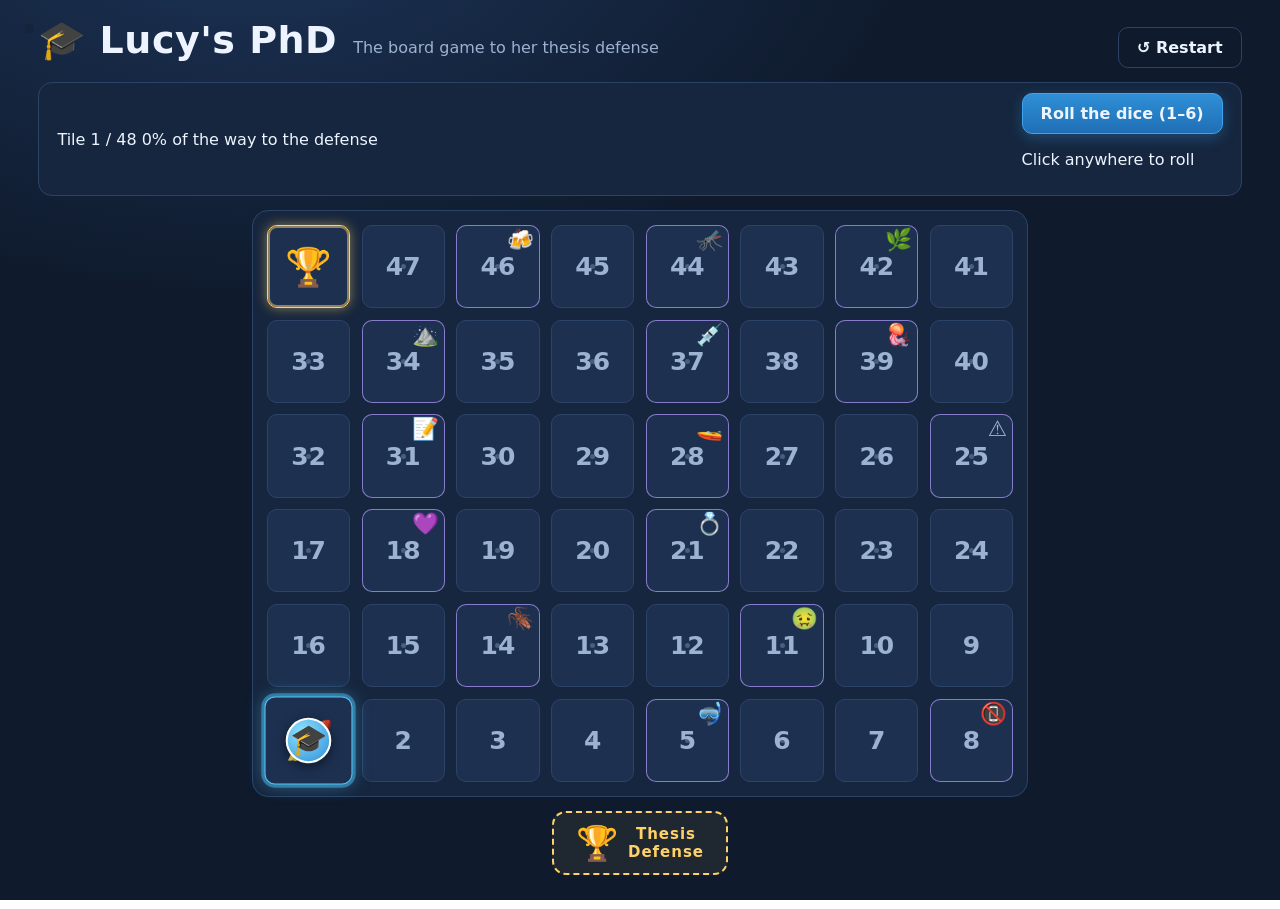
==== main.html @ e07e1457 "V0" ====
<!DOCTYPE html>
<html lang="en">
<head>
  <meta charset="UTF-8" />
  <meta name="viewport" content="width=device-width, initial-scale=1.0" />
  <title>Lucy's PhD — The Defense Board Game</title>
  <meta name="description" content="A board game celebrating Lucy's PhD defense: roll the dice, survive 15 real events from her PhD, and reach the thesis defense." />
  <!--
    Lucy's PhD game — proof of concept.
    Tech stack: pure HTML + CSS + vanilla JavaScript. No external libraries or
    frameworks are used, so the game works fully offline (important for a
    presentation venue) with zero build step.

    Files:
      - main.html         page structure (board, dice, modal, overlays)
      - assets/script.js  all game logic (state, dice roll animation,
                          movement, deterministic event schedule, win/lose)
      - assets/style.css  layout, tiles, animations (dice, movement, modal)
  -->
  <link rel="stylesheet" href="assets/style.css" />
</head>
<body>
  <header class="topbar">
    <h1>🎓 Lucy's PhD</h1>
    <p class="tagline">The board game to her thesis defense</p>
    <button id="restartBtn" class="btn ghost" title="Restart the game from tile 1">↺ Restart</button>
  </header>

  <section class="statusbar">
    <div class="status">
      <span id="tileLabel" class="tile-label">Tile 1 / 48</span>
      <span id="progressLabel" class="progress-label">0% of the way to the defense</span>
    </div>
    <div class="dice-zone" aria-live="polite">
      <div id="dice" class="dice face-1" role="img" aria-label="Dice showing 1">
        <span class="pip tl"></span><span class="pip tr"></span><span class="pip c"></span>
        <span class="pip ml"></span><span class="pip mr"></span><span class="pip bl"></span><span class="pip br"></span>
      </div>
      <div class="dice-side">
        <button id="rollBtn" class="btn primary">Roll the dice (1–6)</button>
        <p class="hint">Click anywhere to roll</p>
      </div>
    </div>
  </section>

  <main class="board-wrap">
    <ol id="board" class="board" aria-label="Game board with 48 tiles"></ol>
    <div class="goal" aria-hidden="true">
      <span class="goal-emoji">🏆</span>
      <span class="goal-text">Thesis<br />Defense</span>
    </div>
  </main>

  <!-- Event modal -->
  <div id="modal" class="overlay" hidden>
    <div class="modal" role="dialog" aria-modal="true" aria-labelledby="modalTitle">
      <div id="modalBadge" class="modal-badge"></div>
      <h2 id="modalTitle"></h2>
      <p id="modalText"></p>
      <p id="modalEffect" class="modal-effect"></p>
      <button id="modalBtn" class="btn primary">Continue</button>
    </div>
  </div>

  <!-- Win overlay -->
  <div id="winOverlay" class="overlay win" hidden>
    <div class="win-card">
      <div class="confetti" aria-hidden="true"></div>
      <h2>🎉 Congratulations, Lucy! 🎉</h2>
      <p class="win-sub">She did it — the thesis is defended and the PhD is complete.</p>
      <p id="winStats" class="win-stats"></p>
      <button id="winBtn" class="btn primary">Play again</button>
    </div>
  </div>

  <!-- Lose overlay -->
  <div id="loseOverlay" class="overlay lose" hidden>
    <div class="lose-card">
      <h2>😵 Lucy is out of the game…</h2>
      <p class="lose-sub" id="loseSub"></p>
      <p class="lose-note">But Lucy is tougher than any fieldwork. Take her back to tile 1 and try again!</p>
      <button id="loseBtn" class="btn primary">Back to tile 1</button>
    </div>
  </div>

  <script src="assets/script.js"></script>
</body>
</html>
---- assets/style.css ----
/* ============================================================
   Lucy's PhD game — styles
   Pure CSS, no libraries. Layout: a serpentine (boustrophedon)
   grid of 8 columns x 6 rows forming a single linear path of
   48 tiles, with a goal flag at the end of the path.
   ============================================================ */

:root {
  --bg: #0f1b2d;
  --bg-soft: #16263e;
  --card: #1d3050;
  --card-edge: #2c4368;
  --ink: #eef4ff;
  --ink-dim: #9db1d1;
  --accent: #4fc3f7;
  --good: #43c97b;
  --bad: #ff6b6b;
  --neutral: #ffd166;
  --roll: #b39dff;
  --gold: #ffd166;
  --tile-size: clamp(54px, 6.5vw, 84px);
  --tile-gap: clamp(6px, 0.9vw, 12px);
}

* { box-sizing: border-box; }

html, body {
  margin: 0;
  min-height: 100vh;
}

body {
  font-family: "Segoe UI", system-ui, -apple-system, "Helvetica Neue", Arial, sans-serif;
  background: radial-gradient(1200px 700px at 20% -10%, #1c3357 0%, var(--bg) 55%) fixed;
  color: var(--ink);
  display: flex;
  flex-direction: column;
  gap: 14px;
  padding: 18px clamp(12px, 3vw, 40px) 30px;
  user-select: none;
}

/* ---------- top bar ---------- */
.topbar {
  display: flex;
  align-items: baseline;
  gap: 16px;
  flex-wrap: wrap;
}
.topbar h1 {
  margin: 0;
  font-size: clamp(24px, 3.4vw, 38px);
  letter-spacing: 0.5px;
}
.tagline {
  margin: 0;
  color: var(--ink-dim);
  font-size: clamp(13px, 1.4vw, 16px);
  flex: 1;
}

.btn {
  font: inherit;
  font-weight: 600;
  color: var(--ink);
  background: var(--card);
  border: 1px solid var(--card-edge);
  border-radius: 10px;
  padding: 10px 18px;
  cursor: pointer;
  transition: transform 0.08s ease, background 0.15s ease, box-shadow 0.15s ease;
}
.btn:hover { background: #24395e; transform: translateY(-1px); }
.btn:active { transform: translateY(0) scale(0.98); }
.btn.primary {
  background: linear-gradient(180deg, #2f8fd6, #1f6fb5);
  border-color: #3fa3ef;
  box-shadow: 0 4px 14px rgba(47, 143, 214, 0.35);
}
.btn.primary:hover { background: linear-gradient(180deg, #3ba0e8, #2479c4); }
.btn.ghost { background: transparent; }
.btn.ghost:hover { background: rgba(255, 255, 255, 0.06); }

/* ---------- status bar + dice ---------- */
.statusbar {
  display: flex;
  align-items: center;
  justify-content: space-between;
  gap: 18px;
  flex-wrap: wrap;
  background: var(--bg-soft);
  border: 1px solid var(--card-edge);
  border-radius: 14px;
  padding: 10px 18px;
}

/* Standard die pip positions on a 58px square:
   tl tr  |  ml mr  |  bl br  +  c (center)
   1 = c;  2 = tr, bl;  3 = tr, c, bl;
   4 = tl, tr, bl, br;  5 = 4 + c;  6 = tl, tr, ml, mr, bl, br */
.pip {
  position: absolute;
  width: 10px;
  height: 10px;
  border-radius: 50%;
  background: #16233c;
  opacity: 0;
  transition: opacity 0.04s linear;
}
.pip.tl { top: 8px;  left: 8px; }
.pip.tr { top: 8px;  left: 40px; }
.pip.c  { top: 24px; left: 24px; }
.pip.ml { top: 24px; left: 8px; }
.pip.mr { top: 24px; left: 40px; }
.pip.bl { top: 40px; left: 8px; }
.pip.br { top: 40px; left: 40px; }

.dice.face-1 .c,
.dice.face-2 .tr, .dice.face-2 .bl,
.dice.face-3 .tr, .dice.face-3 .c, .dice.face-3 .bl,
.dice.face-4 .tl, .dice.face-4 .tr, .dice.face-4 .bl, .dice.face-4 .br,
.dice.face-5 .tl, .dice.face-5 .tr, .dice.face-5 .bl, .dice.face-5 .br, .dice.face-5 .c,
.dice.face-6 .tl, .dice.face-6 .tr, .dice.face-6 .ml, .dice.face-6 .mr, .dice.face-6 .bl, .dice.face-6 .br {
  opacity: 1;
}

@keyframes dice-rolling {
  0%   { transform: rotate(0deg) scale(1); }
  25%  { transform: rotate(-12deg) scale(1.06); }
  50%  { transform: rotate(10deg) scale(0.97); }
  75%  { transform: rotate(-8deg) scale(1.04); }
  100% { transform: rotate(0deg) scale(1); }
}
.dice.landed { animation: dice-land 0.35s ease; }
@keyframes dice-land {
  0%   { transform: scale(1.25); }
  60%  { transform: scale(0.92); }
  100% { transform: scale(1); }
}

/* ---------- board ---------- */
.board-wrap {
  flex: 1;
  display: flex;
  flex-direction: column;
  align-items: center;
  gap: 14px;
  overflow-x: auto;
  padding-bottom: 4px;
}

.board {
  list-style: none;
  margin: 0;
  padding: 14px;
  display: grid;
  grid-template-columns: repeat(8, var(--tile-size));
  grid-auto-rows: var(--tile-size);
  gap: var(--tile-gap);
  background: var(--bg-soft);
  border: 1px solid var(--card-edge);
  border-radius: 16px;
}

.tile {
  position: relative;
  width: 100%;
  height: 100%;
  border-radius: 10px;
  background: var(--card);
  border: 1px solid var(--card-edge);
  display: flex;
  align-items: center;
  justify-content: center;
  font-size: calc(var(--tile-size) * 0.30);
  font-weight: 700;
  color: var(--ink-dim);
  transition: transform 0.15s ease, box-shadow 0.15s ease;
}
/* Path continuity: every tile is a segment of the snake path;
   give the grid a subtle "track" look with zebra rows. */
.tile::after {
  content: "";
  position: absolute;
  inset: auto;
  width: 5px;
  height: 5px;
  border-radius: 50%;
  background: rgba(157, 177, 209, 0.35);
}

.tile .event-mark {
  position: absolute;
  top: 3px;
  right: 5px;
  font-size: calc(var(--tile-size) * 0.26);
  line-height: 1;
}
.tile.has-event { border-color: rgba(179, 157, 255, 0.7); }
.tile.has-event .event-mark { opacity: 1; }
.tile.is-start {
  border-color: var(--good);
  box-shadow: 0 0 0 2px rgba(67, 201, 123, 0.4) inset;
}
.tile.is-start .tile-emoji { font-size: calc(var(--tile-size) * 0.45); }
.tile.is-goaled {
  border-color: var(--gold);
  box-shadow: 0 0 0 2px rgba(255, 209, 102, 0.5) inset, 0 0 12px rgba(255, 209, 102, 0.5);
}
.tile.is-goaled .tile-emoji { font-size: calc(var(--tile-size) * 0.45); }
.tile.tile-visited { opacity: 0.55; }
.tile.tile-current {
  transform: scale(1.06);
  border-color: var(--accent);
  box-shadow: 0 0 0 3px rgba(79, 195, 247, 0.45), 0 0 16px rgba(79, 195, 247, 0.5);
  z-index: 1;
}
.tile.tile-visited.tile-current { opacity: 1; }

/* Lucy token */
.token {
  position: absolute;
  top: 50%;
  left: 50%;
  width: calc(var(--tile-size) * 0.52);
  height: calc(var(--tile-size) * 0.52);
  margin: calc(var(--tile-size) * -0.26) 0 0 calc(var(--tile-size) * -0.26);
  border-radius: 50%;
  background: radial-gradient(circle at 35% 30%, #8ee3ff, #2f8fd6);
  border: 2px solid #ffffff;
  box-shadow: 0 3px 10px rgba(0, 0, 0, 0.5);
  display: flex;
  align-items: center;
  justify-content: center;
  font-size: calc(var(--tile-size) * 0.34);
  line-height: 1;
  z-index: 2;
}
.token.token-bounce { animation: token-bounce 0.5s ease; }
@keyframes token-bounce {
  0%   { transform: translateY(0) scale(1); }
  40%  { transform: translateY(-45%) scale(1.15); }
  70%  { transform: translateY(0) scale(0.95); }
  100% { transform: translateY(0) scale(1); }
}

/* Goal flag after the path */
.goal {
  display: flex;
  align-items: center;
  gap: 10px;
  padding: 10px 22px;
  border-radius: 14px;
  border: 2px dashed var(--gold);
  color: var(--gold);
  background: rgba(255, 209, 102, 0.07);
}
.goal-emoji { font-size: 34px; }
.goal-text { font-weight: 800; letter-spacing: 1px; font-size: 15px; text-align: center; }

/* ---------- overlays / modal ---------- */
.overlay {
  position: fixed;
  inset: 0;
  z-index: 50;
  display: flex;
  align-items: center;
  justify-content: center;
  background: rgba(7, 13, 24, 0.72);
  backdrop-filter: blur(3px);
  padding: 20px;
}
.overlay[hidden] { display: none; }

.modal {
  width: min(480px, 100%);
  background: linear-gradient(180deg, #20345a, #17263f);
  border: 1px solid var(--card-edge);
  border-radius: 18px;
  padding: 26px 28px;
  box-shadow: 0 18px 50px rgba(0, 0, 0, 0.6);
  text-align: center;
}
.overlay:not([hidden]) .modal,
.overlay:not([hidden]) .win-card,
.overlay:not([hidden]) .lose-card {
  animation: modal-pop 0.35s cubic-bezier(0.34, 1.56, 0.64, 1);
}
@keyframes modal-pop {
  0%   { transform: scale(0.6) translateY(24px); opacity: 0; }
  100% { transform: scale(1) translateY(0); opacity: 1; }
}

.modal-badge {
  display: inline-block;
  font-size: 12px;
  font-weight: 800;
  letter-spacing: 1.5px;
  text-transform: uppercase;
  padding: 5px 14px;
  border-radius: 999px;
  margin-bottom: 14px;
}
.modal-badge.bad { background: rgba(255, 107, 107, 0.18); color: var(--bad); border: 1px solid var(--bad); }
.modal-badge.good { background: rgba(67, 201, 123, 0.18); color: var(--good); border: 1px solid var(--good); }
.modal-badge.neutral { background: rgba(255, 209, 102, 0.16); color: var(--neutral); border: 1px solid var(--neutral); }
.modal-badge.roll { background: rgba(179, 157, 255, 0.18); color: var(--roll); border: 1px solid var(--roll); }

.modal h2, .win-card h2, .lose-card h2 {
  margin: 0 0 10px;
  font-size: 24px;
  line-height: 1.25;
}
.modal p { margin: 0 0 12px; color: var(--ink); line-height: 1.5; }
.modal-effect { font-weight: 700; font-size: 15px; margin-bottom: 18px !important; }
.modal-effect.bad { color: var(--bad); }
.modal-effect.good { color: var(--good); }
.modal-effect.neutral { color: var(--neutral); }
.modal-effect.roll { color: var(--roll); }

/* ---------- win ---------- */
.win-card, .lose-card {
  position: relative;
  overflow: hidden;
  width: min(520px, 100%);
  background: linear-gradient(180deg, #20345a, #17263f);
  border-radius: 20px;
  padding: 34px 30px;
  text-align: center;
  box-shadow: 0 18px 50px rgba(0, 0, 0, 0.6);
  border: 1px solid var(--card-edge);
}
.win-card { border-color: var(--gold); box-shadow: 0 0 40px rgba(255, 209, 102, 0.35); }
.win-sub, .lose-sub { font-size: 17px; color: var(--ink); margin: 6px 0 14px; }
.win-stats { color: var(--ink-dim); font-size: 14px; margin-bottom: 20px !important; }
.lose-note { color: var(--ink-dim); font-size: 14px; margin-bottom: 20px; }

.confetti { position: absolute; inset: 0; pointer-events: none; overflow: hidden; }
.confetti i {
  position: absolute;
  top: -12px;
  width: 8px;
  height: 14px;
  border-radius: 2px;
  animation: confetti-fall linear infinite;
}
@keyframes confetti-fall {
  0%   { transform: translateY(-10px) rotate(0deg); opacity: 1; }
  100% { transform: translateY(420px) rotate(540deg); opacity: 0.8; }
}
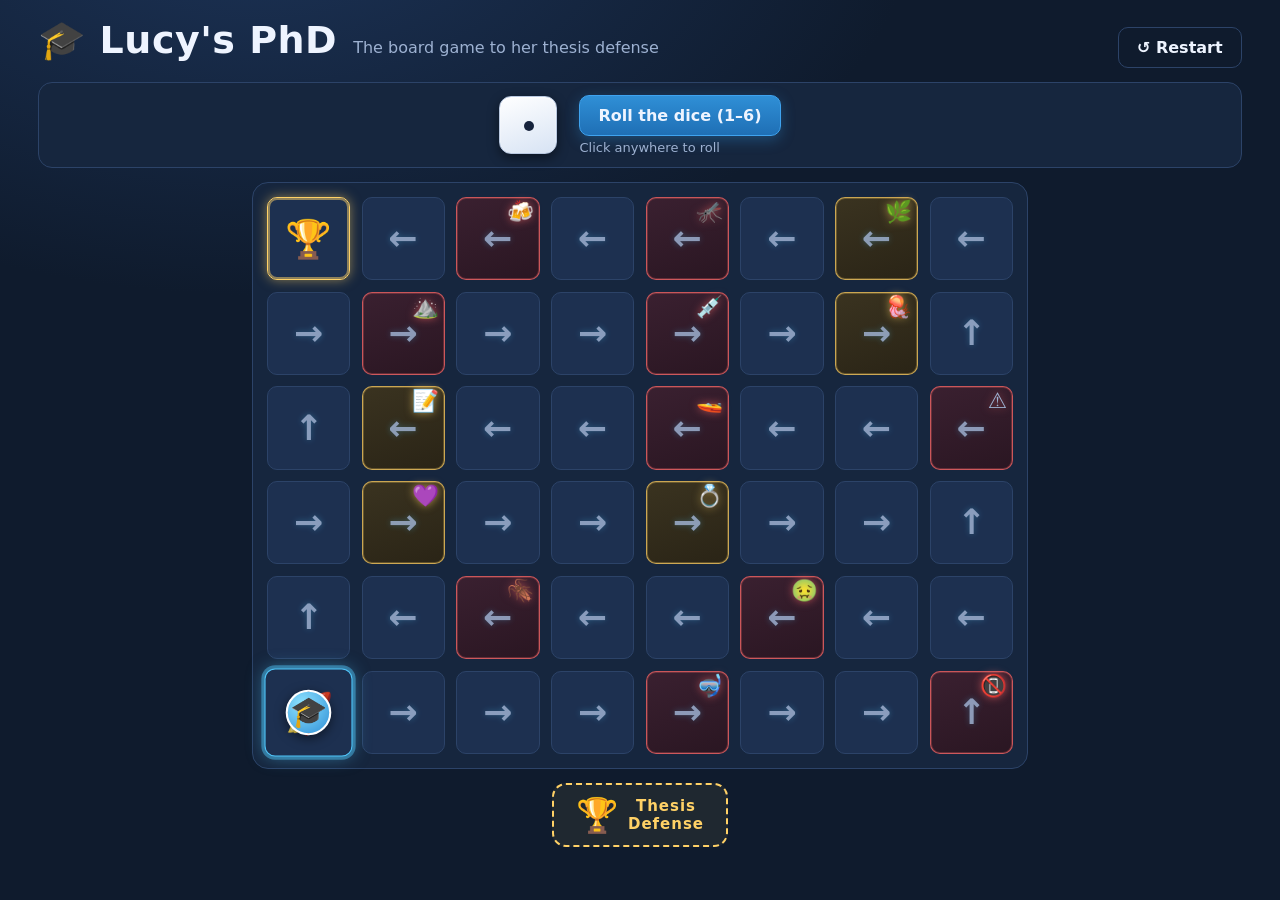
==== commit bddac75c: "Update layout" ====
--- a/main.html
+++ b/main.html
@@ -27,19 +27,13 @@
   </header>
 
   <section class="statusbar">
-    <div class="status">
-      <span id="tileLabel" class="tile-label">Tile 1 / 48</span>
-      <span id="progressLabel" class="progress-label">0% of the way to the defense</span>
+    <div id="dice" class="dice face-1" role="img" aria-label="Dice showing 1">
+      <span class="pip tl"></span><span class="pip tr"></span><span class="pip c"></span>
+      <span class="pip ml"></span><span class="pip mr"></span><span class="pip bl"></span><span class="pip br"></span>
     </div>
-    <div class="dice-zone" aria-live="polite">
-      <div id="dice" class="dice face-1" role="img" aria-label="Dice showing 1">
-        <span class="pip tl"></span><span class="pip tr"></span><span class="pip c"></span>
-        <span class="pip ml"></span><span class="pip mr"></span><span class="pip bl"></span><span class="pip br"></span>
-      </div>
-      <div class="dice-side">
-        <button id="rollBtn" class="btn primary">Roll the dice (1–6)</button>
-        <p class="hint">Click anywhere to roll</p>
-      </div>
+    <div class="dice-side" aria-live="polite">
+      <button id="rollBtn" class="btn primary">Roll the dice (1–6)</button>
+      <p class="hint">Click anywhere to roll</p>
     </div>
   </section>
 
--- a/assets/style.css
+++ b/assets/style.css
@@ -82,17 +82,43 @@
 .btn.ghost:hover { background: rgba(255, 255, 255, 0.06); }
 
 /* ---------- status bar + dice ---------- */
+/* The dice and the roll button sit side by side, centered. */
 .statusbar {
   display: flex;
   align-items: center;
-  justify-content: space-between;
-  gap: 18px;
+  justify-content: center;
+  gap: 22px;
   flex-wrap: wrap;
   background: var(--bg-soft);
   border: 1px solid var(--card-edge);
   border-radius: 14px;
-  padding: 10px 18px;
-}
+  padding: 12px 22px;
+}
+.dice-side {
+  display: flex;
+  flex-direction: column;
+  align-items: flex-start;
+  gap: 4px;
+}
+.hint {
+  margin: 0;
+  color: var(--ink-dim);
+  font-size: 13px;
+}
+
+/* The die: a 58px rounded square. Pips are absolutely positioned inside. */
+.dice {
+  position: relative;
+  width: 58px;
+  height: 58px;
+  flex: 0 0 auto;
+  border-radius: 12px;
+  background: linear-gradient(160deg, #ffffff, #d7e3f4);
+  border: 1px solid #b9c8e0;
+  box-shadow: 0 4px 12px rgba(0, 0, 0, 0.45), inset 0 1px 2px rgba(255, 255, 255, 0.9);
+}
+/* While rolling, the die wobbles/rotates to fake a physical roll. */
+.dice.rolling { animation: dice-rolling 0.18s linear infinite; }
 
 /* Standard die pip positions on a 58px square:
    tl tr  |  ml mr  |  bl br  +  c (center)
@@ -172,21 +198,22 @@
   display: flex;
   align-items: center;
   justify-content: center;
-  font-size: calc(var(--tile-size) * 0.30);
+  font-size: calc(var(--tile-size) * 0.42);
   font-weight: 700;
   color: var(--ink-dim);
   transition: transform 0.15s ease, box-shadow 0.15s ease;
 }
-/* Path continuity: every tile is a segment of the snake path;
-   give the grid a subtle "track" look with zebra rows. */
-.tile::after {
-  content: "";
-  position: absolute;
-  inset: auto;
-  width: 5px;
-  height: 5px;
-  border-radius: 50%;
-  background: rgba(157, 177, 209, 0.35);
+/* Path continuity: each tile shows an arrow pointing along the
+   journey, so the snake path reads as one continuous road. */
+.tile-arrow {
+  line-height: 1;
+  opacity: 0.85;
+  text-shadow: 0 0 6px rgba(79, 195, 247, 0.35);
+}
+.tile.tile-current .tile-arrow {
+  color: var(--accent);
+  opacity: 1;
+  text-shadow: 0 0 8px rgba(79, 195, 247, 0.7);
 }
 
 .tile .event-mark {
@@ -198,6 +225,26 @@
 }
 .tile.has-event { border-color: rgba(179, 157, 255, 0.7); }
 .tile.has-event .event-mark { opacity: 1; }
+/* Tiles are colored by the kind of event they trigger:
+   red = setback (pushed back), yellow = story (no effect), green = boost. */
+.tile.tile-bad {
+  background: linear-gradient(160deg, #3a2030, #2a1622);
+  border-color: rgba(255, 107, 107, 0.75);
+  box-shadow: 0 0 0 1px rgba(255, 107, 107, 0.25) inset;
+}
+.tile.tile-bad .event-mark { filter: drop-shadow(0 0 4px rgba(255, 107, 107, 0.6)); }
+.tile.tile-neutral {
+  background: linear-gradient(160deg, #3a3320, #2a2416);
+  border-color: rgba(255, 209, 102, 0.75);
+  box-shadow: 0 0 0 1px rgba(255, 209, 102, 0.25) inset;
+}
+.tile.tile-neutral .event-mark { filter: drop-shadow(0 0 4px rgba(255, 209, 102, 0.6)); }
+.tile.tile-good {
+  background: linear-gradient(160deg, #1f3a2a, #162a1f);
+  border-color: rgba(67, 201, 123, 0.75);
+  box-shadow: 0 0 0 1px rgba(67, 201, 123, 0.25) inset;
+}
+.tile.tile-good .event-mark { filter: drop-shadow(0 0 4px rgba(67, 201, 123, 0.6)); }
 .tile.is-start {
   border-color: var(--good);
   box-shadow: 0 0 0 2px rgba(67, 201, 123, 0.4) inset;
@@ -273,11 +320,13 @@
 .overlay[hidden] { display: none; }
 
 .modal {
-  width: min(480px, 100%);
+  width: min(640px, 100%);
+  max-height: 88vh;
+  overflow-y: auto;
   background: linear-gradient(180deg, #20345a, #17263f);
   border: 1px solid var(--card-edge);
-  border-radius: 18px;
-  padding: 26px 28px;
+  border-radius: 20px;
+  padding: 34px 40px;
   box-shadow: 0 18px 50px rgba(0, 0, 0, 0.6);
   text-align: center;
 }
@@ -311,8 +360,9 @@
   font-size: 24px;
   line-height: 1.25;
 }
-.modal p { margin: 0 0 12px; color: var(--ink); line-height: 1.5; }
-.modal-effect { font-weight: 700; font-size: 15px; margin-bottom: 18px !important; }
+.modal h2 { font-size: 28px; }
+.modal p { margin: 0 0 14px; color: var(--ink); line-height: 1.6; font-size: 17px; }
+.modal-effect { font-weight: 700; font-size: 17px; margin-bottom: 22px !important; }
 .modal-effect.bad { color: var(--bad); }
 .modal-effect.good { color: var(--good); }
 .modal-effect.neutral { color: var(--neutral); }
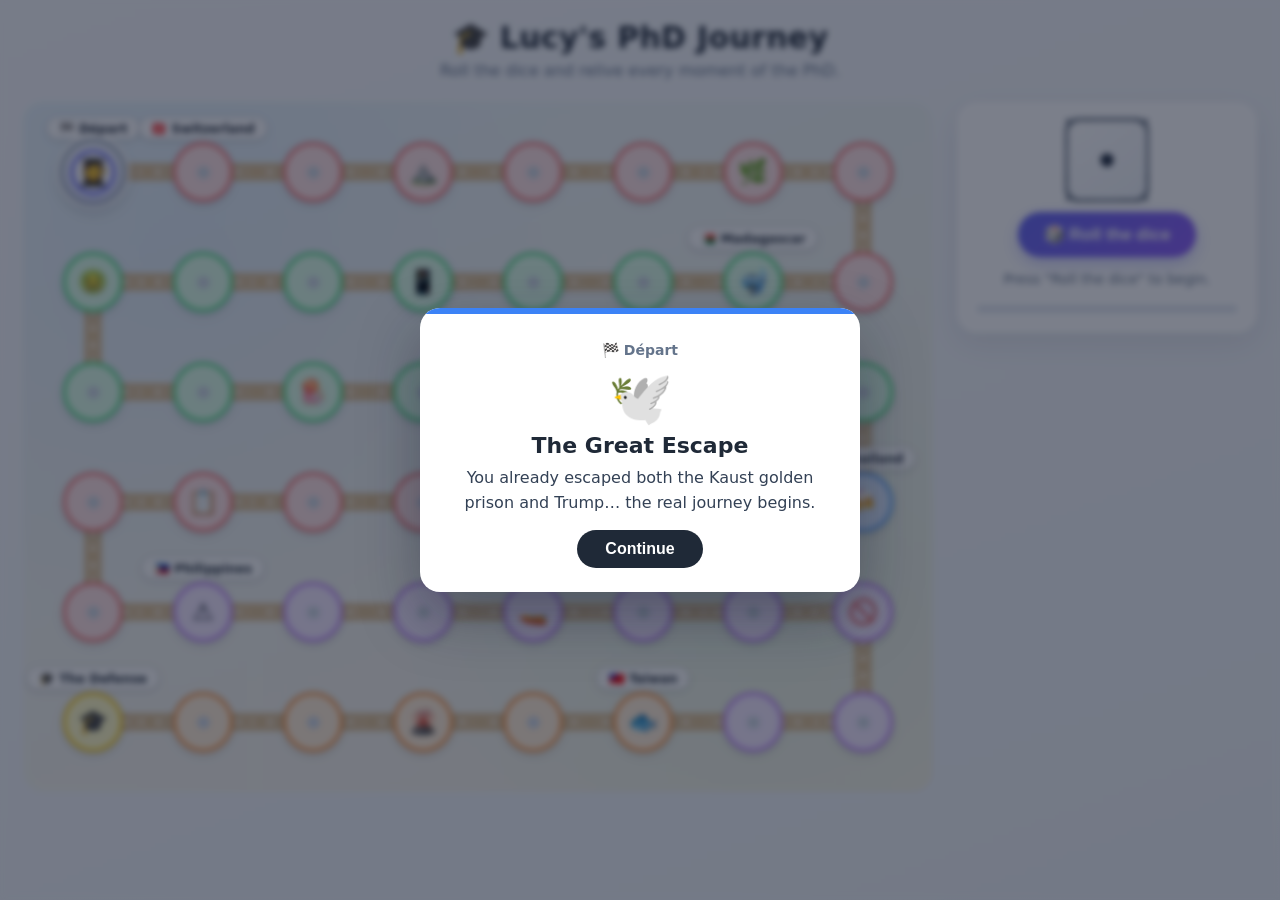
==== commit dcd45d74: "New version" ====
--- a/main.html
+++ b/main.html
@@ -3,77 +3,77 @@
 <head>
   <meta charset="UTF-8" />
   <meta name="viewport" content="width=device-width, initial-scale=1.0" />
-  <title>Lucy's PhD — The Defense Board Game</title>
-  <meta name="description" content="A board game celebrating Lucy's PhD defense: roll the dice, survive 15 real events from her PhD, and reach the thesis defense." />
-  <!--
-    Lucy's PhD game — proof of concept.
-    Tech stack: pure HTML + CSS + vanilla JavaScript. No external libraries or
-    frameworks are used, so the game works fully offline (important for a
-    presentation venue) with zero build step.
-
-    Files:
-      - main.html         page structure (board, dice, modal, overlays)
-      - assets/script.js  all game logic (state, dice roll animation,
-                          movement, deterministic event schedule, win/lose)
-      - assets/style.css  layout, tiles, animations (dice, movement, modal)
-  -->
+  <title>Lucy's PhD Journey 🎓</title>
+  <link rel="icon" href="data:image/svg+xml,<svg xmlns=%22http://www.w3.org/2000/svg%22 viewBox=%220 0 100 100%22><text y=%22.9em%22 font-size=%2290%22>🎓</text></svg>" />
   <link rel="stylesheet" href="assets/style.css" />
 </head>
 <body>
+
+  <!--
+    Lucy's PhD Journey — board game (proof of concept)
+
+    Libraries / frameworks used: NONE.
+    Deliberate choice: pure vanilla HTML + CSS + JS so the page works fully
+    offline (no CDN), which matters for a live presentation. All "heavy"
+    effects (3D dice, winding path, confetti) are done with CSS transforms,
+    SVG and small JS helpers — see assets/script.js and assets/style.css.
+  -->
+
   <header class="topbar">
-    <h1>🎓 Lucy's PhD</h1>
-    <p class="tagline">The board game to her thesis defense</p>
-    <button id="restartBtn" class="btn ghost" title="Restart the game from tile 1">↺ Restart</button>
+    <h1>🎓 Lucy's PhD Journey</h1>
+    <p>Roll the dice and relive every moment of the PhD.</p>
   </header>
 
-  <section class="statusbar">
-    <div id="dice" class="dice face-1" role="img" aria-label="Dice showing 1">
-      <span class="pip tl"></span><span class="pip tr"></span><span class="pip c"></span>
-      <span class="pip ml"></span><span class="pip mr"></span><span class="pip bl"></span><span class="pip br"></span>
+  <main class="game">
+    <!-- The board: a winding 48-tile path rendered as SVG road + DOM tiles -->
+    <div class="board-wrap" id="board-wrap">
+      <div class="board" id="board">
+        <svg id="path-svg" class="path-svg" xmlns="http://www.w3.org/2000/svg"></svg>
+        <div id="banners" class="banners"></div>
+        <div id="tiles" class="tiles"></div>
+        <div id="token" class="token">👩‍🎓</div>
+      </div>
     </div>
-    <div class="dice-side" aria-live="polite">
-      <button id="rollBtn" class="btn primary">Roll the dice (1–6)</button>
-      <p class="hint">Click anywhere to roll</p>
-    </div>
-  </section>
 
-  <main class="board-wrap">
-    <ol id="board" class="board" aria-label="Game board with 48 tiles"></ol>
-    <div class="goal" aria-hidden="true">
-      <span class="goal-emoji">🏆</span>
-      <span class="goal-text">Thesis<br />Defense</span>
-    </div>
+    <!-- Side panel: dice, controls, legend -->
+    <aside class="panel">
+      <div class="dice-area">
+        <div class="dice-scene">
+          <div class="dice" id="dice"></div>
+        </div>
+        <button class="roll-btn" id="roll-btn">🎲 Roll the dice</button>
+        <div class="status" id="status">Press "Roll the dice" to begin.</div>
+        <div class="progress" title="Journey progress">
+          <div class="progress-fill" id="progress-fill"></div>
+        </div>
+      </div>
+    </aside>
   </main>
 
-  <!-- Event modal -->
-  <div id="modal" class="overlay" hidden>
-    <div class="modal" role="dialog" aria-modal="true" aria-labelledby="modalTitle">
-      <div id="modalBadge" class="modal-badge"></div>
-      <h2 id="modalTitle"></h2>
-      <p id="modalText"></p>
-      <p id="modalEffect" class="modal-effect"></p>
-      <button id="modalBtn" class="btn primary">Continue</button>
+  <!-- Event / "breathe" modal -->
+  <div class="modal-overlay hidden" id="modal-overlay">
+    <div class="modal" id="modal">
+      <div class="modal-accent"></div>
+      <div class="modal-flag" id="modal-flag"></div>
+      <div class="modal-emoji" id="modal-emoji"></div>
+      <h2 class="modal-title" id="modal-title"></h2>
+      <p class="modal-text" id="modal-text"></p>
+      <div class="modal-effect hidden" id="modal-effect"></div>
+      <button class="modal-btn" id="modal-btn">Continue</button>
     </div>
   </div>
 
-  <!-- Win overlay -->
-  <div id="winOverlay" class="overlay win" hidden>
-    <div class="win-card">
-      <div class="confetti" aria-hidden="true"></div>
-      <h2>🎉 Congratulations, Lucy! 🎉</h2>
-      <p class="win-sub">She did it — the thesis is defended and the PhD is complete.</p>
-      <p id="winStats" class="win-stats"></p>
-      <button id="winBtn" class="btn primary">Play again</button>
-    </div>
-  </div>
-
-  <!-- Lose overlay -->
-  <div id="loseOverlay" class="overlay lose" hidden>
-    <div class="lose-card">
-      <h2>😵 Lucy is out of the game…</h2>
-      <p class="lose-sub" id="loseSub"></p>
-      <p class="lose-note">But Lucy is tougher than any fieldwork. Take her back to tile 1 and try again!</p>
-      <button id="loseBtn" class="btn primary">Back to tile 1</button>
+  <!-- Congratulatory finale -->
+  <div class="finale hidden" id="finale">
+    <div class="confetti" id="confetti"></div>
+    <div class="finale-card">
+      <div class="finale-emoji">🎓🎉</div>
+      <h2>Congratulations, Lucy!</h2>
+      <p>
+        Thesis defended! She is flying off to a well-earned vacation in Izmir —
+        cocktails and beach. 🍹🏖️
+      </p>
+      <button class="modal-btn" id="restart-btn">Play again</button>
     </div>
   </div>
 
--- a/assets/style.css
+++ b/assets/style.css
@@ -1,400 +1,341 @@
 /* ============================================================
-   Lucy's PhD game — styles
-   Pure CSS, no libraries. Layout: a serpentine (boustrophedon)
-   grid of 8 columns x 6 rows forming a single linear path of
-   48 tiles, with a goal flag at the end of the path.
+   Lucy's PhD Journey — styles
+   Pure CSS, no frameworks. Notable techniques:
+   - 3D dice: CSS transforms (preserve-3d) + a transition on the
+     cube's rotation (see .dice / .dice-face).
+   - Winding road: an SVG polyline with rounded joins drawn under
+     the tiles (see .road / .road-center).
+   - Category zones: per-zone CSS custom properties (--tint,
+     --border) applied to tiles via .z-* classes.
+   - Confetti finale: JS-generated pieces animated with @keyframes.
    ============================================================ */
 
+* { box-sizing: border-box; }
+
 :root {
-  --bg: #0f1b2d;
-  --bg-soft: #16263e;
-  --card: #1d3050;
-  --card-edge: #2c4368;
-  --ink: #eef4ff;
-  --ink-dim: #9db1d1;
-  --accent: #4fc3f7;
-  --good: #43c97b;
-  --bad: #ff6b6b;
-  --neutral: #ffd166;
-  --roll: #b39dff;
-  --gold: #ffd166;
-  --tile-size: clamp(54px, 6.5vw, 84px);
-  --tile-gap: clamp(6px, 0.9vw, 12px);
-}
-
-* { box-sizing: border-box; }
-
-html, body {
+  --tile: 60px;
+  --ink: #1f2937;
+  --muted: #64748b;
+}
+
+body {
   margin: 0;
+  font-family: "Segoe UI", system-ui, -apple-system, "Helvetica Neue", sans-serif;
+  color: var(--ink);
+  background: linear-gradient(160deg, #f6f8fb 0%, #eef2f7 100%);
   min-height: 100vh;
 }
 
-body {
-  font-family: "Segoe UI", system-ui, -apple-system, "Helvetica Neue", Arial, sans-serif;
-  background: radial-gradient(1200px 700px at 20% -10%, #1c3357 0%, var(--bg) 55%) fixed;
-  color: var(--ink);
+/* ---------- Header ---------- */
+.topbar { text-align: center; padding: 20px 16px 6px; }
+.topbar h1 { margin: 0; font-size: 30px; letter-spacing: .3px; }
+.topbar p { margin: 6px 0 0; color: var(--muted); }
+
+/* ---------- Layout ---------- */
+.game {
+  display: flex;
+  gap: 24px;
+  align-items: flex-start;
+  justify-content: center;
+  padding: 16px;
+  flex-wrap: wrap;
+}
+
+.board-wrap {
+  overflow: auto;
+  max-width: 100%;
+  border-radius: 20px;
+}
+
+.board {
+  position: relative;
+  /* width/height set from JS (BOARD_W x BOARD_H) */
+  background:
+    radial-gradient(circle at 18% 22%, rgba(59, 130, 246, .07), transparent 42%),
+    radial-gradient(circle at 82% 72%, rgba(34, 197, 94, .07), transparent 42%),
+    linear-gradient(160deg, #eaf4f8, #f7f2e6);
+  border-radius: 20px;
+  box-shadow: 0 10px 30px rgba(15, 23, 42, .08);
+}
+
+/* ---------- Road (SVG) ---------- */
+.path-svg { position: absolute; inset: 0; z-index: 0; }
+.road {
+  fill: none;
+  stroke: #d8b98a;
+  stroke-width: 18;
+  stroke-linecap: round;
+  stroke-linejoin: round;
+  opacity: .85;
+}
+.road-center {
+  fill: none;
+  stroke: #ffffff;
+  stroke-width: 3;
+  stroke-linecap: round;
+  stroke-linejoin: round;
+  stroke-dasharray: 2 14;
+}
+.road-arrow { fill: #d8b98a; opacity: .95; }
+
+/* ---------- Category banners ---------- */
+.banners { position: absolute; inset: 0; z-index: 1; pointer-events: none; }
+.banner {
+  position: absolute;
+  transform: translate(-50%, -50%);
+  background: rgba(255, 255, 255, .94);
+  border: 1.5px solid rgba(15, 23, 42, .15);
+  border-radius: 999px;
+  padding: 3px 11px;
+  font-size: 12.5px;
+  font-weight: 700;
+  white-space: nowrap;
+  box-shadow: 0 2px 6px rgba(15, 23, 42, .14);
+}
+
+/* ---------- Tiles ---------- */
+.tiles { position: absolute; inset: 0; z-index: 2; }
+.tile {
+  position: absolute;
+  width: var(--tile);
+  height: var(--tile);
+  border-radius: 50%;
+  display: flex;
+  align-items: center;
+  justify-content: center;
+  font-size: 24px;
+  background: var(--tint, #ffffff);
+  border: 3px solid var(--border, #cbd5e1);
+  box-shadow: 0 3px 8px rgba(15, 23, 42, .16);
+  transition: transform .25s ease, box-shadow .25s ease;
+}
+.tile.fired {
+  transform: scale(1.1);
+  box-shadow: 0 0 0 4px rgba(255, 255, 255, .75), 0 5px 14px rgba(15, 23, 42, .22);
+}
+
+/* Zone tints — each category's tiles share a background + border */
+.tile.z-depart { --tint: #f1f5f9; --border: #94a3b8; }
+.tile.z-swiss  { --tint: #fee2e2; --border: #f87171; }
+.tile.z-mada   { --tint: #dcfce7; --border: #4ade80; }
+.tile.z-thai   { --tint: #dbeafe; --border: #60a5fa; }
+.tile.z-ph     { --tint: #f3e8ff; --border: #c084fc; }
+.tile.z-tw     { --tint: #ffedd5; --border: #fb923c; }
+.tile.z-end    { --tint: #fef9c3; --border: #facc15; }
+
+/* Event type dots (shown before the event is triggered) */
+.dot { width: 13px; height: 13px; border-radius: 50%; display: inline-block; }
+.dot-hindrance { background: #ef4444; }
+.dot-boost     { background: #22c55e; }
+.dot-story     { background: #3b82f6; }
+.dot-empty     { background: #cbd5e1; }
+
+/* ---------- Player token ---------- */
+.token {
+  position: absolute;
+  width: 44px;
+  height: 44px;
+  z-index: 3;
+  display: flex;
+  align-items: center;
+  justify-content: center;
+  font-size: 26px;
+  background: #ffffff;
+  border-radius: 50%;
+  border: 3px solid #6366f1;
+  box-shadow: 0 4px 12px rgba(99, 102, 241, .45);
+  /* Short per-step transition: the token walks tile-by-tile along the
+     path (see moveToken in script.js), so each step is a single
+     horizontal or vertical hop. */
+  transition: left .2s ease-in-out, top .2s ease-in-out;
+}
+
+/* ---------- Side panel ---------- */
+.panel {
+  width: 300px;
+  background: #ffffff;
+  border-radius: 20px;
+  padding: 20px;
+  box-shadow: 0 10px 30px rgba(15, 23, 42, .08);
   display: flex;
   flex-direction: column;
+  gap: 16px;
+}
+
+.dice-area {
+  display: flex;
+  flex-direction: column;
+  align-items: center;
   gap: 14px;
-  padding: 18px clamp(12px, 3vw, 40px) 30px;
-  user-select: none;
-}
-
-/* ---------- top bar ---------- */
-.topbar {
-  display: flex;
-  align-items: baseline;
-  gap: 16px;
-  flex-wrap: wrap;
-}
-.topbar h1 {
-  margin: 0;
-  font-size: clamp(24px, 3.4vw, 38px);
-  letter-spacing: 0.5px;
-}
-.tagline {
-  margin: 0;
-  color: var(--ink-dim);
-  font-size: clamp(13px, 1.4vw, 16px);
-  flex: 1;
-}
-
-.btn {
-  font: inherit;
-  font-weight: 600;
-  color: var(--ink);
-  background: var(--card);
-  border: 1px solid var(--card-edge);
-  border-radius: 10px;
-  padding: 10px 18px;
-  cursor: pointer;
-  transition: transform 0.08s ease, background 0.15s ease, box-shadow 0.15s ease;
-}
-.btn:hover { background: #24395e; transform: translateY(-1px); }
-.btn:active { transform: translateY(0) scale(0.98); }
-.btn.primary {
-  background: linear-gradient(180deg, #2f8fd6, #1f6fb5);
-  border-color: #3fa3ef;
-  box-shadow: 0 4px 14px rgba(47, 143, 214, 0.35);
-}
-.btn.primary:hover { background: linear-gradient(180deg, #3ba0e8, #2479c4); }
-.btn.ghost { background: transparent; }
-.btn.ghost:hover { background: rgba(255, 255, 255, 0.06); }
-
-/* ---------- status bar + dice ---------- */
-/* The dice and the roll button sit side by side, centered. */
-.statusbar {
-  display: flex;
-  align-items: center;
-  justify-content: center;
-  gap: 22px;
-  flex-wrap: wrap;
-  background: var(--bg-soft);
-  border: 1px solid var(--card-edge);
-  border-radius: 14px;
-  padding: 12px 22px;
-}
-.dice-side {
-  display: flex;
-  flex-direction: column;
-  align-items: flex-start;
-  gap: 4px;
-}
-.hint {
-  margin: 0;
-  color: var(--ink-dim);
-  font-size: 13px;
-}
-
-/* The die: a 58px rounded square. Pips are absolutely positioned inside. */
+}
+
+/* 3D dice */
+.dice-scene { width: 76px; height: 76px; perspective: 420px; }
 .dice {
-  position: relative;
-  width: 58px;
-  height: 58px;
-  flex: 0 0 auto;
-  border-radius: 12px;
-  background: linear-gradient(160deg, #ffffff, #d7e3f4);
-  border: 1px solid #b9c8e0;
-  box-shadow: 0 4px 12px rgba(0, 0, 0, 0.45), inset 0 1px 2px rgba(255, 255, 255, 0.9);
-}
-/* While rolling, the die wobbles/rotates to fake a physical roll. */
-.dice.rolling { animation: dice-rolling 0.18s linear infinite; }
-
-/* Standard die pip positions on a 58px square:
-   tl tr  |  ml mr  |  bl br  +  c (center)
-   1 = c;  2 = tr, bl;  3 = tr, c, bl;
-   4 = tl, tr, bl, br;  5 = 4 + c;  6 = tl, tr, ml, mr, bl, br */
-.pip {
-  position: absolute;
-  width: 10px;
-  height: 10px;
-  border-radius: 50%;
-  background: #16233c;
-  opacity: 0;
-  transition: opacity 0.04s linear;
-}
-.pip.tl { top: 8px;  left: 8px; }
-.pip.tr { top: 8px;  left: 40px; }
-.pip.c  { top: 24px; left: 24px; }
-.pip.ml { top: 24px; left: 8px; }
-.pip.mr { top: 24px; left: 40px; }
-.pip.bl { top: 40px; left: 8px; }
-.pip.br { top: 40px; left: 40px; }
-
-.dice.face-1 .c,
-.dice.face-2 .tr, .dice.face-2 .bl,
-.dice.face-3 .tr, .dice.face-3 .c, .dice.face-3 .bl,
-.dice.face-4 .tl, .dice.face-4 .tr, .dice.face-4 .bl, .dice.face-4 .br,
-.dice.face-5 .tl, .dice.face-5 .tr, .dice.face-5 .bl, .dice.face-5 .br, .dice.face-5 .c,
-.dice.face-6 .tl, .dice.face-6 .tr, .dice.face-6 .ml, .dice.face-6 .mr, .dice.face-6 .bl, .dice.face-6 .br {
-  opacity: 1;
-}
-
-@keyframes dice-rolling {
-  0%   { transform: rotate(0deg) scale(1); }
-  25%  { transform: rotate(-12deg) scale(1.06); }
-  50%  { transform: rotate(10deg) scale(0.97); }
-  75%  { transform: rotate(-8deg) scale(1.04); }
-  100% { transform: rotate(0deg) scale(1); }
-}
-.dice.landed { animation: dice-land 0.35s ease; }
-@keyframes dice-land {
-  0%   { transform: scale(1.25); }
-  60%  { transform: scale(0.92); }
-  100% { transform: scale(1); }
-}
-
-/* ---------- board ---------- */
-.board-wrap {
-  flex: 1;
-  display: flex;
-  flex-direction: column;
-  align-items: center;
-  gap: 14px;
-  overflow-x: auto;
-  padding-bottom: 4px;
-}
-
-.board {
-  list-style: none;
-  margin: 0;
-  padding: 14px;
-  display: grid;
-  grid-template-columns: repeat(8, var(--tile-size));
-  grid-auto-rows: var(--tile-size);
-  gap: var(--tile-gap);
-  background: var(--bg-soft);
-  border: 1px solid var(--card-edge);
-  border-radius: 16px;
-}
-
-.tile {
-  position: relative;
   width: 100%;
   height: 100%;
-  border-radius: 10px;
-  background: var(--card);
-  border: 1px solid var(--card-edge);
-  display: flex;
-  align-items: center;
-  justify-content: center;
-  font-size: calc(var(--tile-size) * 0.42);
+  position: relative;
+  transform-style: preserve-3d;
+  transition: transform 1.05s cubic-bezier(.25, .8, .3, 1);
+}
+.dice-face {
+  position: absolute;
+  inset: 0;
+  background: linear-gradient(145deg, #ffffff, #eef2f7);
+  border: 2px solid #334155;
+  border-radius: 14px;
+  display: grid;
+  grid-template-columns: repeat(3, 1fr);
+  grid-template-rows: repeat(3, 1fr);
+  padding: 9px;
+  box-shadow: inset 0 0 8px rgba(0, 0, 0, .06);
+}
+.pip-cell { display: flex; align-items: center; justify-content: center; }
+.pip-cell.filled::after {
+  content: "";
+  width: 12px;
+  height: 12px;
+  border-radius: 50%;
+  background: #1e293b;
+}
+
+.roll-btn {
+  font-size: 17px;
   font-weight: 700;
-  color: var(--ink-dim);
-  transition: transform 0.15s ease, box-shadow 0.15s ease;
-}
-/* Path continuity: each tile shows an arrow pointing along the
-   journey, so the snake path reads as one continuous road. */
-.tile-arrow {
-  line-height: 1;
-  opacity: 0.85;
-  text-shadow: 0 0 6px rgba(79, 195, 247, 0.35);
-}
-.tile.tile-current .tile-arrow {
-  color: var(--accent);
-  opacity: 1;
-  text-shadow: 0 0 8px rgba(79, 195, 247, 0.7);
-}
-
-.tile .event-mark {
-  position: absolute;
-  top: 3px;
-  right: 5px;
-  font-size: calc(var(--tile-size) * 0.26);
-  line-height: 1;
-}
-.tile.has-event { border-color: rgba(179, 157, 255, 0.7); }
-.tile.has-event .event-mark { opacity: 1; }
-/* Tiles are colored by the kind of event they trigger:
-   red = setback (pushed back), yellow = story (no effect), green = boost. */
-.tile.tile-bad {
-  background: linear-gradient(160deg, #3a2030, #2a1622);
-  border-color: rgba(255, 107, 107, 0.75);
-  box-shadow: 0 0 0 1px rgba(255, 107, 107, 0.25) inset;
-}
-.tile.tile-bad .event-mark { filter: drop-shadow(0 0 4px rgba(255, 107, 107, 0.6)); }
-.tile.tile-neutral {
-  background: linear-gradient(160deg, #3a3320, #2a2416);
-  border-color: rgba(255, 209, 102, 0.75);
-  box-shadow: 0 0 0 1px rgba(255, 209, 102, 0.25) inset;
-}
-.tile.tile-neutral .event-mark { filter: drop-shadow(0 0 4px rgba(255, 209, 102, 0.6)); }
-.tile.tile-good {
-  background: linear-gradient(160deg, #1f3a2a, #162a1f);
-  border-color: rgba(67, 201, 123, 0.75);
-  box-shadow: 0 0 0 1px rgba(67, 201, 123, 0.25) inset;
-}
-.tile.tile-good .event-mark { filter: drop-shadow(0 0 4px rgba(67, 201, 123, 0.6)); }
-.tile.is-start {
-  border-color: var(--good);
-  box-shadow: 0 0 0 2px rgba(67, 201, 123, 0.4) inset;
-}
-.tile.is-start .tile-emoji { font-size: calc(var(--tile-size) * 0.45); }
-.tile.is-goaled {
-  border-color: var(--gold);
-  box-shadow: 0 0 0 2px rgba(255, 209, 102, 0.5) inset, 0 0 12px rgba(255, 209, 102, 0.5);
-}
-.tile.is-goaled .tile-emoji { font-size: calc(var(--tile-size) * 0.45); }
-.tile.tile-visited { opacity: 0.55; }
-.tile.tile-current {
-  transform: scale(1.06);
-  border-color: var(--accent);
-  box-shadow: 0 0 0 3px rgba(79, 195, 247, 0.45), 0 0 16px rgba(79, 195, 247, 0.5);
-  z-index: 1;
-}
-.tile.tile-visited.tile-current { opacity: 1; }
-
-/* Lucy token */
-.token {
-  position: absolute;
-  top: 50%;
-  left: 50%;
-  width: calc(var(--tile-size) * 0.52);
-  height: calc(var(--tile-size) * 0.52);
-  margin: calc(var(--tile-size) * -0.26) 0 0 calc(var(--tile-size) * -0.26);
-  border-radius: 50%;
-  background: radial-gradient(circle at 35% 30%, #8ee3ff, #2f8fd6);
-  border: 2px solid #ffffff;
-  box-shadow: 0 3px 10px rgba(0, 0, 0, 0.5);
-  display: flex;
-  align-items: center;
-  justify-content: center;
-  font-size: calc(var(--tile-size) * 0.34);
-  line-height: 1;
-  z-index: 2;
-}
-.token.token-bounce { animation: token-bounce 0.5s ease; }
-@keyframes token-bounce {
-  0%   { transform: translateY(0) scale(1); }
-  40%  { transform: translateY(-45%) scale(1.15); }
-  70%  { transform: translateY(0) scale(0.95); }
-  100% { transform: translateY(0) scale(1); }
-}
-
-/* Goal flag after the path */
-.goal {
-  display: flex;
-  align-items: center;
-  gap: 10px;
-  padding: 10px 22px;
-  border-radius: 14px;
-  border: 2px dashed var(--gold);
-  color: var(--gold);
-  background: rgba(255, 209, 102, 0.07);
-}
-.goal-emoji { font-size: 34px; }
-.goal-text { font-weight: 800; letter-spacing: 1px; font-size: 15px; text-align: center; }
-
-/* ---------- overlays / modal ---------- */
-.overlay {
+  padding: 12px 26px;
+  border: none;
+  border-radius: 999px;
+  background: linear-gradient(135deg, #6366f1, #8b5cf6);
+  color: #ffffff;
+  cursor: pointer;
+  box-shadow: 0 6px 16px rgba(99, 102, 241, .35);
+  transition: transform .15s ease, box-shadow .15s ease, opacity .15s ease;
+}
+.roll-btn:hover:not(:disabled) { transform: translateY(-2px); box-shadow: 0 9px 20px rgba(99, 102, 241, .45); }
+.roll-btn:disabled { opacity: .55; cursor: not-allowed; }
+
+.status { font-size: 14px; color: var(--muted); text-align: center; min-height: 20px; }
+.counter { font-size: 14px; font-weight: 700; text-align: center; color: var(--muted); }
+
+.progress { width: 100%; height: 8px; background: #e2e8f0; border-radius: 999px; overflow: hidden; }
+.progress-fill {
+  height: 100%;
+  width: 0%;
+  background: linear-gradient(90deg, #6366f1, #22c55e);
+  transition: width .7s ease;
+}
+
+.legend h3 { margin: 0 0 8px; font-size: 15px; }
+.legend ul { list-style: none; margin: 0; padding: 0; display: flex; flex-direction: column; gap: 7px; font-size: 14px; }
+.legend .dot { margin-right: 7px; }
+
+.hint { font-size: 13px; color: var(--muted); line-height: 1.55; margin: 0; }
+
+/* ---------- Modal ---------- */
+.modal-overlay {
   position: fixed;
   inset: 0;
+  background: rgba(15, 23, 42, .55);
+  backdrop-filter: blur(3px);
+  display: flex;
+  align-items: center;
+  justify-content: center;
   z-index: 50;
-  display: flex;
-  align-items: center;
-  justify-content: center;
-  background: rgba(7, 13, 24, 0.72);
-  backdrop-filter: blur(3px);
-  padding: 20px;
-}
-.overlay[hidden] { display: none; }
-
+  animation: fadeIn .25s ease;
+}
 .modal {
-  width: min(640px, 100%);
-  max-height: 88vh;
-  overflow-y: auto;
-  background: linear-gradient(180deg, #20345a, #17263f);
-  border: 1px solid var(--card-edge);
+  position: relative;
+  width: min(440px, 92vw);
+  background: #ffffff;
   border-radius: 20px;
-  padding: 34px 40px;
-  box-shadow: 0 18px 50px rgba(0, 0, 0, 0.6);
+  padding: 30px 26px 24px;
   text-align: center;
-}
-.overlay:not([hidden]) .modal,
-.overlay:not([hidden]) .win-card,
-.overlay:not([hidden]) .lose-card {
-  animation: modal-pop 0.35s cubic-bezier(0.34, 1.56, 0.64, 1);
-}
-@keyframes modal-pop {
-  0%   { transform: scale(0.6) translateY(24px); opacity: 0; }
-  100% { transform: scale(1) translateY(0); opacity: 1; }
-}
-
-.modal-badge {
+  box-shadow: 0 24px 60px rgba(15, 23, 42, .35);
+  animation: popIn .3s cubic-bezier(.2, 1.4, .4, 1);
+  overflow: hidden;
+}
+.modal-accent { position: absolute; top: 0; left: 0; right: 0; height: 6px; background: #94a3b8; }
+.modal.type-hindrance .modal-accent { background: #ef4444; }
+.modal.type-boost .modal-accent { background: #22c55e; }
+.modal.type-story .modal-accent { background: #3b82f6; }
+.modal.type-empty .modal-accent { background: #94a3b8; }
+
+.modal-flag { font-size: 14px; font-weight: 700; color: var(--muted); margin-top: 4px; }
+.modal-emoji { font-size: 52px; margin: 10px 0 4px; }
+.modal-title { margin: 4px 0 8px; font-size: 22px; }
+.modal-text { margin: 0 0 14px; color: #334155; line-height: 1.55; }
+.modal-effect {
   display: inline-block;
-  font-size: 12px;
-  font-weight: 800;
-  letter-spacing: 1.5px;
-  text-transform: uppercase;
-  padding: 5px 14px;
+  font-weight: 700;
+  padding: 6px 14px;
   border-radius: 999px;
   margin-bottom: 14px;
-}
-.modal-badge.bad { background: rgba(255, 107, 107, 0.18); color: var(--bad); border: 1px solid var(--bad); }
-.modal-badge.good { background: rgba(67, 201, 123, 0.18); color: var(--good); border: 1px solid var(--good); }
-.modal-badge.neutral { background: rgba(255, 209, 102, 0.16); color: var(--neutral); border: 1px solid var(--neutral); }
-.modal-badge.roll { background: rgba(179, 157, 255, 0.18); color: var(--roll); border: 1px solid var(--roll); }
-
-.modal h2, .win-card h2, .lose-card h2 {
-  margin: 0 0 10px;
-  font-size: 24px;
-  line-height: 1.25;
-}
-.modal h2 { font-size: 28px; }
-.modal p { margin: 0 0 14px; color: var(--ink); line-height: 1.6; font-size: 17px; }
-.modal-effect { font-weight: 700; font-size: 17px; margin-bottom: 22px !important; }
-.modal-effect.bad { color: var(--bad); }
-.modal-effect.good { color: var(--good); }
-.modal-effect.neutral { color: var(--neutral); }
-.modal-effect.roll { color: var(--roll); }
-
-/* ---------- win ---------- */
-.win-card, .lose-card {
+  background: #f1f5f9;
+  color: #334155;
+}
+.modal.type-hindrance .modal-effect { background: #fee2e2; color: #b91c1c; }
+.modal.type-boost .modal-effect { background: #dcfce7; color: #15803d; }
+
+.modal-btn {
+  font-size: 16px;
+  font-weight: 700;
+  padding: 10px 28px;
+  border: none;
+  border-radius: 999px;
+  background: #1f2937;
+  color: #ffffff;
+  cursor: pointer;
+  transition: transform .15s ease;
+}
+.modal-btn:hover { transform: translateY(-1px); }
+
+.hidden { display: none !important; }
+
+@keyframes fadeIn { from { opacity: 0; } }
+@keyframes popIn { from { transform: scale(.85); opacity: 0; } }
+
+/* ---------- Finale ---------- */
+.finale {
+  position: fixed;
+  inset: 0;
+  background: radial-gradient(circle at 50% 30%, rgba(99, 102, 241, .93), rgba(30, 27, 75, .97));
+  z-index: 60;
+  display: flex;
+  align-items: center;
+  justify-content: center;
+  overflow: hidden;
+}
+.finale-card {
   position: relative;
-  overflow: hidden;
-  width: min(520px, 100%);
-  background: linear-gradient(180deg, #20345a, #17263f);
-  border-radius: 20px;
-  padding: 34px 30px;
+  z-index: 2;
+  background: rgba(255, 255, 255, .97);
+  border-radius: 24px;
+  padding: 40px 48px;
   text-align: center;
-  box-shadow: 0 18px 50px rgba(0, 0, 0, 0.6);
-  border: 1px solid var(--card-edge);
-}
-.win-card { border-color: var(--gold); box-shadow: 0 0 40px rgba(255, 209, 102, 0.35); }
-.win-sub, .lose-sub { font-size: 17px; color: var(--ink); margin: 6px 0 14px; }
-.win-stats { color: var(--ink-dim); font-size: 14px; margin-bottom: 20px !important; }
-.lose-note { color: var(--ink-dim); font-size: 14px; margin-bottom: 20px; }
-
-.confetti { position: absolute; inset: 0; pointer-events: none; overflow: hidden; }
-.confetti i {
-  position: absolute;
-  top: -12px;
-  width: 8px;
-  height: 14px;
+  max-width: 480px;
+  margin: 16px;
+  box-shadow: 0 30px 80px rgba(0, 0, 0, .4);
+  animation: popIn .5s cubic-bezier(.2, 1.4, .4, 1);
+}
+.finale-emoji { font-size: 64px; }
+.finale-card h2 { font-size: 30px; margin: 12px 0; }
+.finale-card p { color: #334155; line-height: 1.6; margin: 0 0 20px; }
+
+.confetti { position: absolute; inset: 0; z-index: 1; }
+.confetti-piece {
+  position: absolute;
+  top: -20px;
+  width: 10px;
+  height: 16px;
   border-radius: 2px;
-  animation: confetti-fall linear infinite;
-}
-@keyframes confetti-fall {
-  0%   { transform: translateY(-10px) rotate(0deg); opacity: 1; }
-  100% { transform: translateY(420px) rotate(540deg); opacity: 0.8; }
-}
+  animation: fall linear infinite;
+}
+@keyframes fall {
+  to { transform: translateY(110vh) rotate(720deg); }
+}
+
+/* ---------- Responsive ---------- */
+@media (max-width: 1200px) {
+  .game { flex-direction: column; align-items: center; }
+  .panel { width: min(560px, 92vw); }
+}
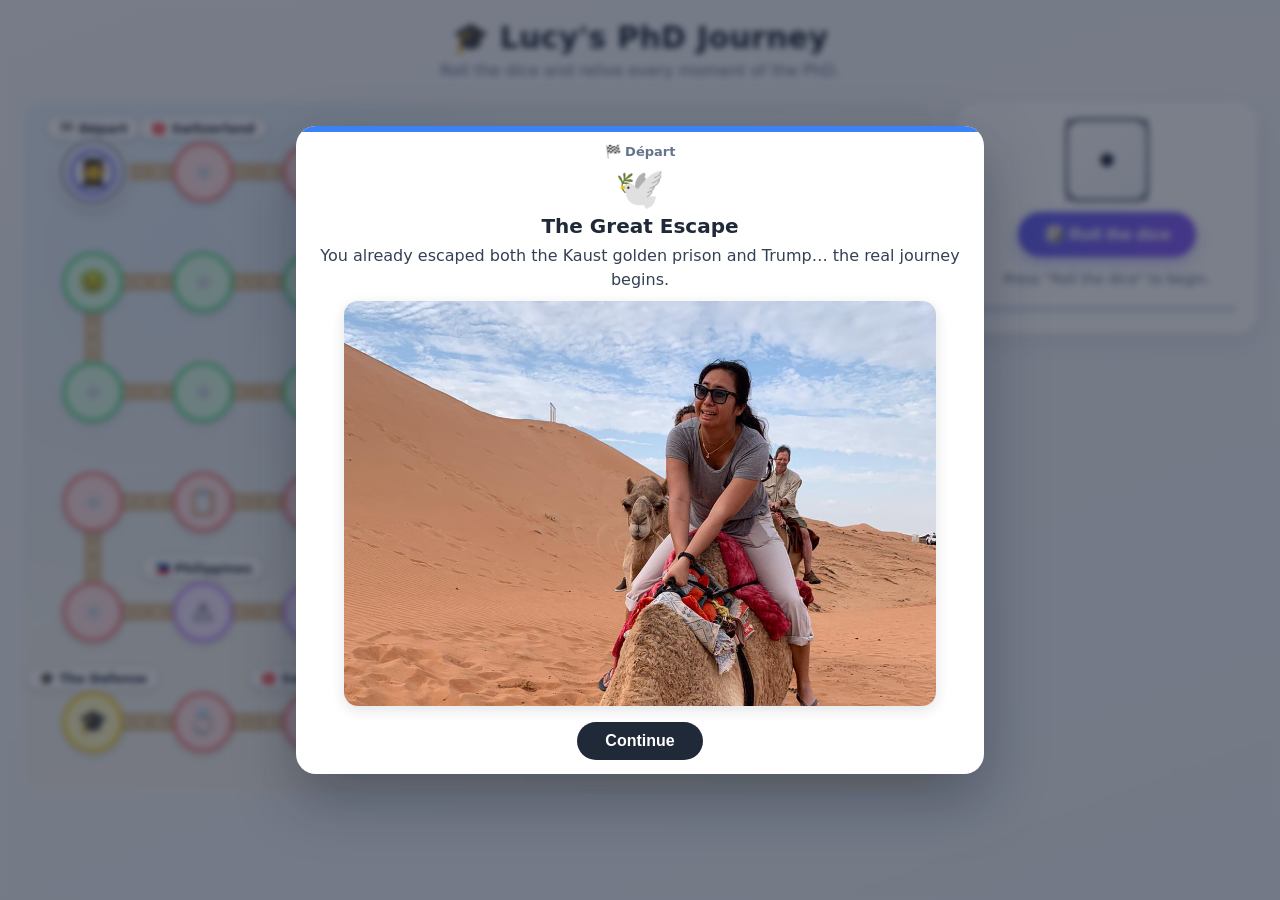
==== commit 4a148be6: "Add images" ====
--- a/main.html
+++ b/main.html
@@ -10,13 +10,21 @@
 <body>
 
   <!--
-    Lucy's PhD Journey — board game (proof of concept)
+    Lucy's PhD Journey — board game
 
     Libraries / frameworks used: NONE.
     Deliberate choice: pure vanilla HTML + CSS + JS so the page works fully
     offline (no CDN), which matters for a live presentation. All "heavy"
-    effects (3D dice, winding path, confetti) are done with CSS transforms,
-    SVG and small JS helpers — see assets/script.js and assets/style.css.
+    effects (3D dice, winding path, confetti, image gallery) are done with
+    CSS transforms, SVG and small JS helpers — see assets/script.js and
+    assets/style.css.
+
+    Image system:
+      Event photos are mapped to events in assets/images-manifest.js.
+      To add/remove photos for an event, edit ONLY that manifest file —
+      no changes to script.js or style.css are needed. The modal renders
+      a main image plus a clickable thumbnail strip when an event has
+      multiple photos.
   -->
 
   <header class="topbar">
@@ -58,6 +66,8 @@
       <div class="modal-emoji" id="modal-emoji"></div>
       <h2 class="modal-title" id="modal-title"></h2>
       <p class="modal-text" id="modal-text"></p>
+      <!-- Image gallery: populated dynamically from the image manifest -->
+      <div class="modal-gallery hidden" id="modal-gallery"></div>
       <div class="modal-effect hidden" id="modal-effect"></div>
       <button class="modal-btn" id="modal-btn">Continue</button>
     </div>
@@ -77,6 +87,9 @@
     </div>
   </div>
 
+  <!-- Image manifest: maps event IDs to photo file paths.
+       Edit this file to add/remove images without touching game code. -->
+  <script src="assets/images-manifest.js"></script>
   <script src="assets/script.js"></script>
 </body>
 </html>
--- a/assets/style.css
+++ b/assets/style.css
@@ -177,6 +177,7 @@
   position: relative;
   transform-style: preserve-3d;
   transition: transform 1.05s cubic-bezier(.25, .8, .3, 1);
+  pointer-events: none;
 }
 .dice-face {
   position: absolute;
@@ -245,14 +246,16 @@
 }
 .modal {
   position: relative;
-  width: min(440px, 92vw);
+  width: fit-content;
+  max-width: 98vw;
+  max-height: 97vh;
+  overflow-y: auto;
   background: #ffffff;
   border-radius: 20px;
-  padding: 30px 26px 24px;
+  padding: 16px 24px 14px;
   text-align: center;
   box-shadow: 0 24px 60px rgba(15, 23, 42, .35);
   animation: popIn .3s cubic-bezier(.2, 1.4, .4, 1);
-  overflow: hidden;
 }
 .modal-accent { position: absolute; top: 0; left: 0; right: 0; height: 6px; background: #94a3b8; }
 .modal.type-hindrance .modal-accent { background: #ef4444; }
@@ -260,10 +263,10 @@
 .modal.type-story .modal-accent { background: #3b82f6; }
 .modal.type-empty .modal-accent { background: #94a3b8; }
 
-.modal-flag { font-size: 14px; font-weight: 700; color: var(--muted); margin-top: 4px; }
-.modal-emoji { font-size: 52px; margin: 10px 0 4px; }
-.modal-title { margin: 4px 0 8px; font-size: 22px; }
-.modal-text { margin: 0 0 14px; color: #334155; line-height: 1.55; }
+.modal-flag { font-size: 13px; font-weight: 700; color: var(--muted); margin-top: 2px; }
+.modal-emoji { font-size: 40px; margin: 6px 0 2px; }
+.modal-title { margin: 2px 0 6px; font-size: 20px; max-width: 640px; margin-inline: auto; }
+.modal-text { margin: 0 0 10px; color: #334155; line-height: 1.45; max-width: 640px; margin-inline: auto; }
 .modal-effect {
   display: inline-block;
   font-weight: 700;
@@ -275,6 +278,27 @@
 }
 .modal.type-hindrance .modal-effect { background: #fee2e2; color: #b91c1c; }
 .modal.type-boost .modal-effect { background: #dcfce7; color: #15803d; }
+
+/* ---------- Modal image gallery ---------- */
+.modal-gallery {
+  margin: 0 0 16px;
+  display: grid;
+  gap: 10px;
+  animation: fadeIn .35s ease;
+}
+.modal-gallery[data-count="1"] { grid-template-columns: 1fr; }
+.modal-gallery[data-count="2"] { grid-template-columns: 1fr 1fr; }
+.modal-gallery[data-count="3"] { grid-template-columns: 1fr 1fr 1fr; }
+.modal-gallery img {
+  display: block;
+  width: auto;
+  max-width: 100%;
+  height: 45vh;
+  object-fit: contain;
+  margin: 0 auto;
+  border-radius: 14px;
+  box-shadow: 0 4px 14px rgba(15, 23, 42, .12);
+}
 
 .modal-btn {
   font-size: 16px;
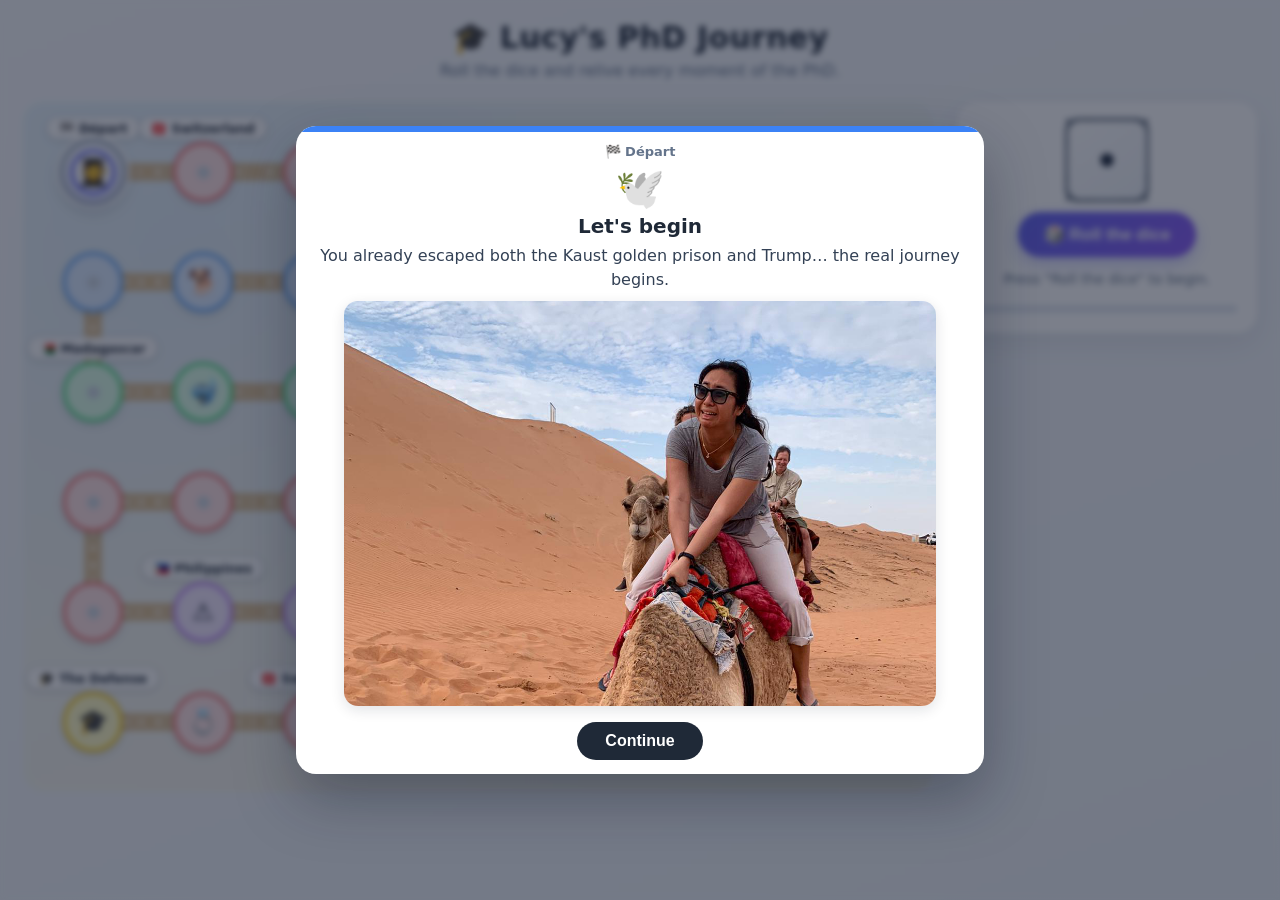
==== commit 255be997: "Updated images" ====
--- a/main.html
+++ b/main.html
@@ -80,10 +80,8 @@
       <div class="finale-emoji">🎓🎉</div>
       <h2>Congratulations, Lucy!</h2>
       <p>
-        Thesis defended! She is flying off to a well-earned vacation in Izmir —
-        cocktails and beach. 🍹🏖️
+        Thesis defended! Cocktails and beaches are awaiting for you. 🍹🏖️
       </p>
-      <button class="modal-btn" id="restart-btn">Play again</button>
     </div>
   </div>
 
